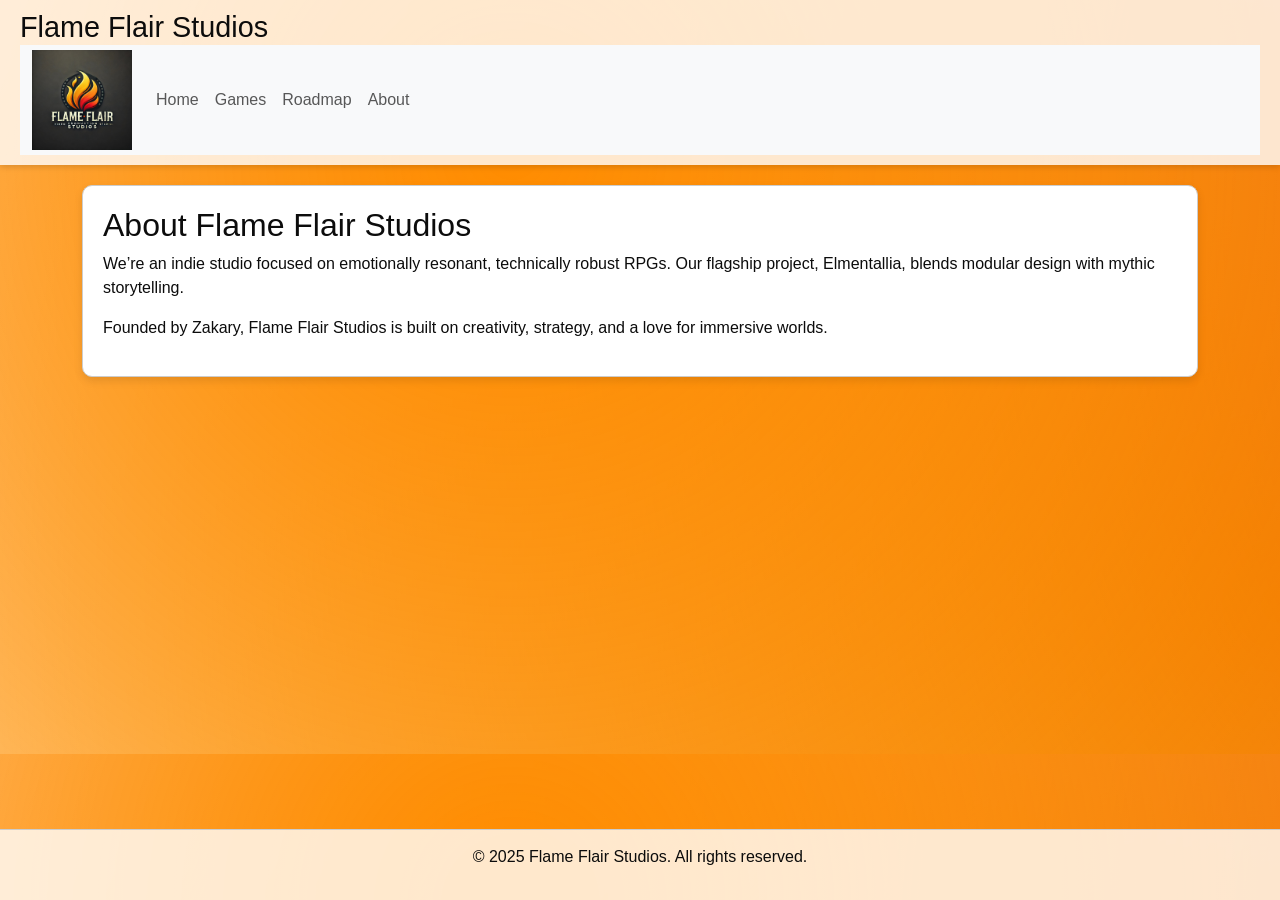
==== about.html @ 498937bd "changes missed" ====
<!DOCTYPE html>
<html lang="en">
<head>
  <meta charset="UTF-8">
  <meta name="viewport" content="width=device-width, initial-scale=1.0">
  <title>Flame Flair Studios - About</title>
  <link href="https://cdn.jsdelivr.net/npm/bootstrap@5.1.3/dist/css/bootstrap.min.css" rel="stylesheet">
  <link rel="stylesheet" href="styles.css">
    <meta name="description" content="Flame Flair Studios creates emotionally resonant RPGs like Elmentallia, blending modular design with mythic storytelling.">
    <meta name="author" content="Zakary">
</head>
<body>
  <header>
    <h1>Flame Flair Studios</h1>
    <nav class="navbar navbar-expand-lg navbar-light bg-light">
      <div class="container-fluid">
        <a class="navbar-brand" href="index.html">
          <div class="logo-box">
            <img src="images/logo.png" alt="Flame-Flair Video Production Studios logo">          </div>
        </a>
        <button class="navbar-toggler" type="button" data-bs-toggle="collapse" 
                data-bs-target="#navbarNav" aria-controls="navbarNav" 
                aria-expanded="false" aria-label="Toggle navigation">
          <span class="navbar-toggler-icon"></span>
        </button>
        <div class="collapse navbar-collapse" id="navbarNav">
          <ul class="navbar-nav">
                        <li class="nav-item"><a class="nav-link" href="index.html">Home</a></li>
                        <li class="nav-item"><a class="nav-link" href="games.html">Games</a></li>
                        <li class="nav-item"><a class="nav-link" href="roadmap.html">Roadmap</a></li>
                        <li class="nav-item"><a class="nav-link" href="about.html">About</a></li>
                        <!--<li class="nav-item"><a class="nav-link" href="contact.html">Contact</a></li>//-->
          </ul>
        </div>
      </div>
    </nav>
  </header>
 
  <main class="container">
    <div class="content-box">
      <h2>About Flame Flair Studios</h2>
      <p>We’re an indie studio focused on emotionally resonant, technically robust RPGs. Our flagship project, Elmentallia, blends modular design with mythic storytelling.</p>
      <p>Founded by Zakary, Flame Flair Studios is built on creativity, strategy, and a love for immersive worlds.</p>
    </div>
  </main>

  <footer>
    <p>&copy; 2025 Flame Flair Studios. All rights reserved.</p>
  </footer>

  <script src="https://cdn.jsdelivr.net/npm/bootstrap@5.1.3/dist/js/bootstrap.bundle.min.js"></script>
</body>
</html>
---- styles.css ----
/* === Color Variables === */
:root {
  --brand-orange: #ff8c00;   /* vivid dark orange */
  --brand-red:    #d6310c;   /* strong crimson red */
  --brand-gold:   #ffd700;   /* classic gold */
  --text-dark:    #0c0c0c;   /* near-black text */
  --border-gray:  #ccc;      /* light gray borders */
  --bg-white:     #fff;      /* pure white */
}

/* === Aurora Background === */
@keyframes aurora {
  0%   { background-position: 0% 50%; }
  50%  { background-position: 100% 50%; }
  100% { background-position: 0% 50%; }
}

body {
  background: radial-gradient(circle at 20% 20%, var(--brand-orange), transparent),
              radial-gradient(circle at 80% 30%, var(--brand-red), transparent),
              radial-gradient(circle at 50% 80%, var(--brand-gold), transparent);
  background-size: 200% 200%;
  animation: aurora 20s ease infinite;
  margin: 0;
  font-family: Arial, sans-serif;
  color: var(--text-dark);
}

/* === Header === */
header {
  background-color: rgba(255, 255, 255, 0.8); /* semi-transparent overlay */
  padding: 10px 20px;
  box-shadow: 0 2px 6px rgba(0,0,0,0.15);
}

header h1 {
  margin: 0;
  font-size: 1.8rem;
  color: var(--text-dark);
}

/* === Navbar === */
.navbar {
  padding: 0;
}

.navbar-brand {
  display: flex;
  align-items: center;
  font-weight: bold;
  font-size: 1.2rem;
  color: var(--text-dark);
}

.navbar-brand img {
  margin-right: 8px;
}

/* === Logo Box === */
.logo-box {
  max-height: 100px;
  max-width: 100px;
  overflow: hidden;
}

.logo-box img {
  max-height: 100%;
  max-width: 100%;
}

/* === Content Box === */
.content-box {
  background-color: var(--bg-white);
  border: 1px solid var(--border-gray);
  padding: 20px;
  border-radius: 10px;
  margin-top: 20px;
  box-shadow: 0 4px 8px rgba(0,0,0,0.1);
}

/* === Footer === */
footer {
  position: fixed;
  bottom: 0;
  left: 0;
  width: 100%;
  text-align: center;
  padding: 15px;
  background-color: rgba(255,255,255,0.8);
  border-top: 1px solid var(--border-gray);
  color: var(--text-dark);
}
/* === Game Cards === */
.card.content-box {
  transition: transform 0.2s ease, box-shadow 0.2s ease;
  background-color: rgba(255, 255, 255, 0.9); /* slightly translucent to let aurora glow peek through */
  border: 1px solid var(--border-gray);
  border-radius: 12px;
}

/* Hover effect */
.card.content-box:hover {
  transform: translateY(-5px); /* subtle lift */
  box-shadow: 0 8px 16px rgba(0,0,0,0.2); /* deeper shadow */
}

/* Card images */
.card-img-top {
  border-top-left-radius: 12px;
  border-top-right-radius: 12px;
  object-fit: cover;
  max-height: 250px;   /* keeps images consistent */
  width: 100%;         /* responsive scaling */
  height: auto;        /* maintain aspect ratio */
}

/* Card titles */
.card-title {
  font-weight: bold;
  color: var(--text-dark);
}

/* Card buttons */
.card .btn-primary {
  background-color: var(--brand-orange);
  border: none;
  transition: background-color 0.2s ease;
}

.card .btn-primary:hover {
  background-color: var(--brand-red);
}

/* === Contact Form Styling === */
#contactForm {
  display: flex;
  flex-direction: column; /* stack inputs vertically */
  gap: 15px;              /* consistent spacing between fields */
}

#contactForm label {
  font-weight: bold;
  margin-bottom: 5px;
  color: var(--text-dark);
}

#contactForm input,
#contactForm textarea {
  width: 100%;
  padding: 10px;
  border: 1px solid var(--border-gray);
  border-radius: 6px;
  font-size: 1rem;
}

#contactForm textarea {
  resize: vertical; /* allow resizing only up/down */
  min-height: 120px; /* ensures message box is tall enough */
}

#contactForm button {
  align-self: flex-start; /* keeps button aligned left */
  background-color: var(--brand-orange);
  color: var(--bg-white);
  border: none;
  padding: 10px 20px;
  border-radius: 6px;
  cursor: pointer;
  transition: background-color 0.2s ease;
}

#contactForm button:hover {
  background-color: var(--brand-red);
}
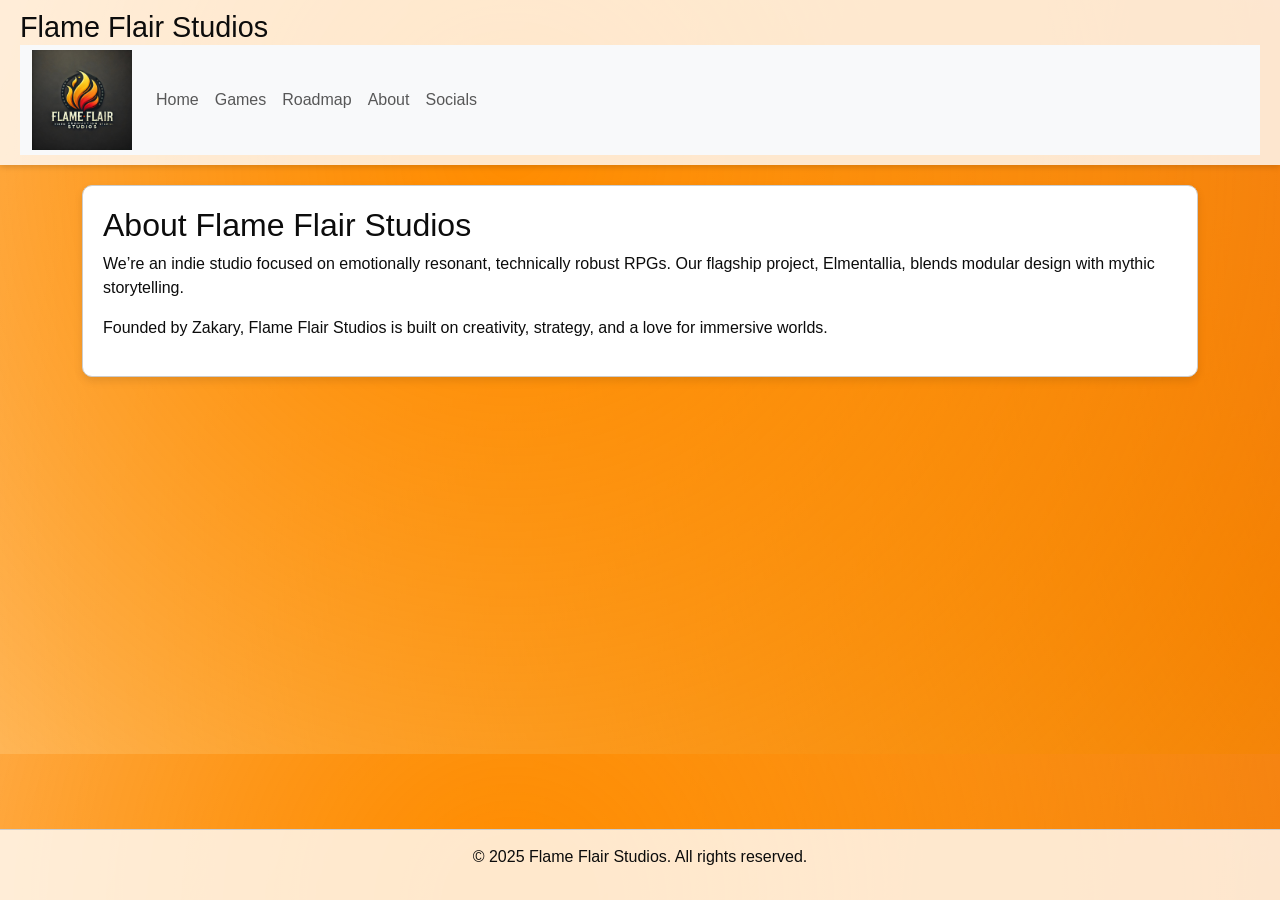
==== commit 3f49e412: "small aditions and changes made" ====
--- a/about.html
+++ b/about.html
@@ -29,7 +29,8 @@
                         <li class="nav-item"><a class="nav-link" href="games.html">Games</a></li>
                         <li class="nav-item"><a class="nav-link" href="roadmap.html">Roadmap</a></li>
                         <li class="nav-item"><a class="nav-link" href="about.html">About</a></li>
-                        <!--<li class="nav-item"><a class="nav-link" href="contact.html">Contact</a></li>//-->
+                        <li class="nav-item"><a class="nav-link" href="socials.html">Socials</a></li>
+                        <!--<li class="nav-item"><a class="nav-link" href="contact.html">Contact</a></li>//--> 
           </ul>
         </div>
       </div>
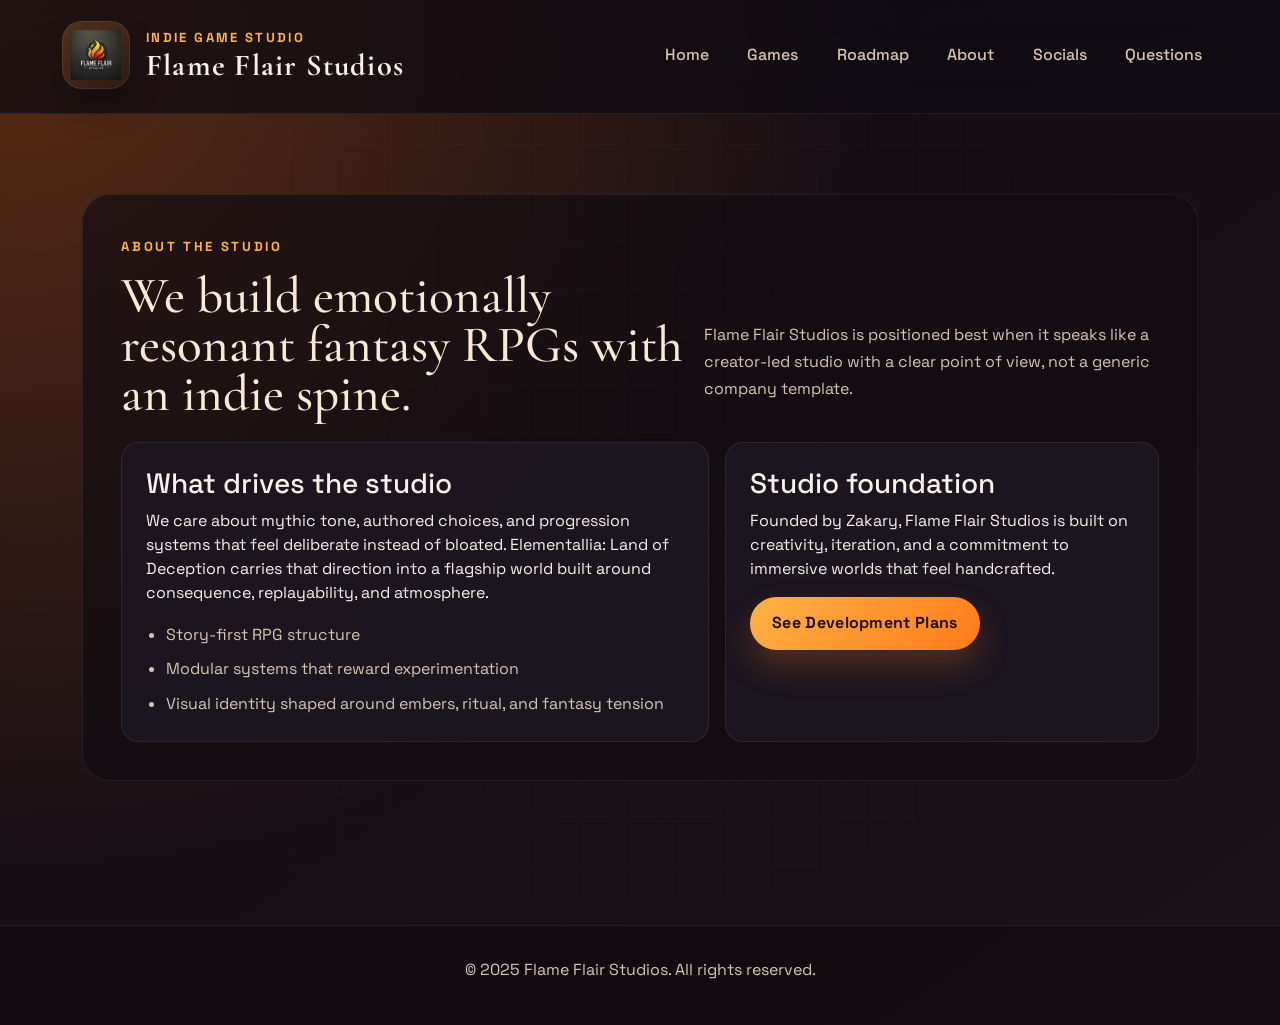
==== commit 8035c8c8: "changes made" ====
--- a/about.html
+++ b/about.html
@@ -6,42 +6,68 @@
   <title>Flame Flair Studios - About</title>
   <link href="https://cdn.jsdelivr.net/npm/bootstrap@5.1.3/dist/css/bootstrap.min.css" rel="stylesheet">
   <link rel="stylesheet" href="styles.css">
-    <meta name="description" content="Flame Flair Studios creates emotionally resonant RPGs like Elmentallia, blending modular design with mythic storytelling.">
+    <meta name="description" content="Flame Flair Studios creates emotionally resonant RPGs like Elementallia: Land of Deception, blending modular design with mythic storytelling.">
     <meta name="author" content="Zakary">
 </head>
 <body>
-  <header>
-    <h1>Flame Flair Studios</h1>
-    <nav class="navbar navbar-expand-lg navbar-light bg-light">
+  <header class="site-header">
+    <nav class="navbar navbar-expand-lg navbar-light">
       <div class="container-fluid">
         <a class="navbar-brand" href="index.html">
           <div class="logo-box">
-            <img src="images/logo.png" alt="Flame-Flair Video Production Studios logo">          </div>
+            <img src="images/logo.png" alt="Flame-Flair Video Production Studios logo">
+          </div>
+          <div class="brand-lockup">
+            <span class="brand-kicker">Indie Game Studio</span>
+            <span class="brand-name">Flame Flair Studios</span>
+          </div>
         </a>
-        <button class="navbar-toggler" type="button" data-bs-toggle="collapse" 
-                data-bs-target="#navbarNav" aria-controls="navbarNav" 
+        <button class="navbar-toggler" type="button" data-bs-toggle="collapse"
+                data-bs-target="#navbarNav" aria-controls="navbarNav"
                 aria-expanded="false" aria-label="Toggle navigation">
           <span class="navbar-toggler-icon"></span>
         </button>
         <div class="collapse navbar-collapse" id="navbarNav">
           <ul class="navbar-nav">
-                        <li class="nav-item"><a class="nav-link" href="index.html">Home</a></li>
-                        <li class="nav-item"><a class="nav-link" href="games.html">Games</a></li>
-                        <li class="nav-item"><a class="nav-link" href="roadmap.html">Roadmap</a></li>
-                        <li class="nav-item"><a class="nav-link" href="about.html">About</a></li>
-                        <li class="nav-item"><a class="nav-link" href="socials.html">Socials</a></li>
-                        <!--<li class="nav-item"><a class="nav-link" href="contact.html">Contact</a></li>//--> 
+            <li class="nav-item"><a class="nav-link" href="index.html">Home</a></li>
+            <li class="nav-item"><a class="nav-link" href="games.html">Games</a></li>
+            <li class="nav-item"><a class="nav-link" href="roadmap.html">Roadmap</a></li>
+            <li class="nav-item"><a class="nav-link" href="about.html">About</a></li>
+            <li class="nav-item"><a class="nav-link" href="socials.html">Socials</a></li>
+            <li class="nav-item"><a class="nav-link" href="contact.html">Questions</a></li>
           </ul>
         </div>
       </div>
     </nav>
   </header>
- 
-  <main class="container">
-    <div class="content-box">
-      <h2>About Flame Flair Studios</h2>
-      <p>We’re an indie studio focused on emotionally resonant, technically robust RPGs. Our flagship project, Elmentallia, blends modular design with mythic storytelling.</p>
-      <p>Founded by Zakary, Flame Flair Studios is built on creativity, strategy, and a love for immersive worlds.</p>
+
+  <main class="site-main">
+    <div class="container page-stack">
+      <section class="section-shell">
+        <div class="section-heading">
+          <div>
+            <span class="eyebrow">About The Studio</span>
+            <h2>We build emotionally resonant fantasy RPGs with an indie spine.</h2>
+          </div>
+          <p>Flame Flair Studios is positioned best when it speaks like a creator-led studio with a clear point of view, not a generic company template.</p>
+        </div>
+        <div class="page-grid">
+          <article class="feature-panel">
+            <h3>What drives the studio</h3>
+            <p>We care about mythic tone, authored choices, and progression systems that feel deliberate instead of bloated. Elementallia: Land of Deception carries that direction into a flagship world built around consequence, replayability, and atmosphere.</p>
+            <ul class="info-list">
+              <li>Story-first RPG structure</li>
+              <li>Modular systems that reward experimentation</li>
+              <li>Visual identity shaped around embers, ritual, and fantasy tension</li>
+            </ul>
+          </article>
+          <article class="feature-panel">
+            <h3>Studio foundation</h3>
+            <p>Founded by Zakary, Flame Flair Studios is built on creativity, iteration, and a commitment to immersive worlds that feel handcrafted.</p>
+            <a href="roadmap.html" class="btn btn-primary">See Development Plans</a>
+          </article>
+        </div>
+      </section>
     </div>
   </main>
 
--- a/styles.css
+++ b/styles.css
@@ -1,174 +1,728 @@
-/* === Color Variables === */
+@import url("https://fonts.googleapis.com/css2?family=Cormorant+Garamond:wght@500;600;700&family=Space+Grotesk:wght@400;500;700&display=swap");
+
 :root {
-  --brand-orange: #ff8c00;   /* vivid dark orange */
-  --brand-red:    #d6310c;   /* strong crimson red */
-  --brand-gold:   #ffd700;   /* classic gold */
-  --text-dark:    #0c0c0c;   /* near-black text */
-  --border-gray:  #ccc;      /* light gray borders */
-  --bg-white:     #fff;      /* pure white */
-}
-
-/* === Aurora Background === */
+  --bg-deep: #130d12;
+  --bg-panel: rgba(23, 18, 26, 0.82);
+  --bg-panel-strong: rgba(30, 23, 35, 0.92);
+  --brand-ember: #ff7a18;
+  --brand-flame: #ffb347;
+  --brand-crimson: #d94841;
+  --brand-mist: #f8ead7;
+  --text-main: #f8f2eb;
+  --text-muted: #d7c4b4;
+  --line-soft: rgba(255, 196, 133, 0.18);
+  --shadow-deep: 0 30px 80px rgba(0, 0, 0, 0.45);
+  --radius-lg: 28px;
+  --radius-md: 18px;
+  --container: 1180px;
+}
+
 @keyframes aurora {
-  0%   { background-position: 0% 50%; }
-  50%  { background-position: 100% 50%; }
+  0% { background-position: 0% 50%; }
+  50% { background-position: 100% 50%; }
   100% { background-position: 0% 50%; }
 }
 
+@keyframes rise-in {
+  from {
+    opacity: 0;
+    transform: translateY(24px);
+  }
+
+  to {
+    opacity: 1;
+    transform: translateY(0);
+  }
+}
+
+* {
+  box-sizing: border-box;
+}
+
+html {
+  scroll-behavior: smooth;
+}
+
 body {
-  background: radial-gradient(circle at 20% 20%, var(--brand-orange), transparent),
-              radial-gradient(circle at 80% 30%, var(--brand-red), transparent),
-              radial-gradient(circle at 50% 80%, var(--brand-gold), transparent);
-  background-size: 200% 200%;
-  animation: aurora 20s ease infinite;
+  min-height: 100vh;
   margin: 0;
-  font-family: Arial, sans-serif;
-  color: var(--text-dark);
-}
-
-/* === Header === */
-header {
-  background-color: rgba(255, 255, 255, 0.8); /* semi-transparent overlay */
-  padding: 10px 20px;
-  box-shadow: 0 2px 6px rgba(0,0,0,0.15);
-}
-
+  font-family: "Space Grotesk", sans-serif;
+  color: var(--text-main);
+  background:
+    radial-gradient(circle at top left, rgba(255, 122, 24, 0.3), transparent 30%),
+    radial-gradient(circle at 85% 15%, rgba(217, 72, 65, 0.26), transparent 22%),
+    radial-gradient(circle at 50% 100%, rgba(255, 179, 71, 0.18), transparent 28%),
+    linear-gradient(145deg, #120b12 0%, #1a1018 45%, #24151a 100%);
+  background-size: 180% 180%;
+  animation: aurora 22s ease infinite;
+}
+
+body::before {
+  content: "";
+  position: fixed;
+  inset: 0;
+  pointer-events: none;
+  background-image: linear-gradient(rgba(255, 255, 255, 0.03) 1px, transparent 1px), linear-gradient(90deg, rgba(255, 255, 255, 0.03) 1px, transparent 1px);
+  background-size: 48px 48px;
+  mask-image: radial-gradient(circle at center, black, transparent 85%);
+}
+
+a {
+  color: inherit;
+}
+
+.container,
+.container-fluid {
+  width: min(var(--container), calc(100% - 2rem));
+}
+
+.site-header {
+  position: sticky;
+  top: 0;
+  z-index: 30;
+  backdrop-filter: blur(18px);
+  background: rgba(15, 11, 18, 0.72);
+  border-bottom: 1px solid rgba(255, 255, 255, 0.08);
+}
+
+.site-header h1,
 header h1 {
   margin: 0;
+  font-family: "Cormorant Garamond", serif;
+  font-size: clamp(2rem, 3vw, 3rem);
+  font-weight: 700;
+  letter-spacing: 0.06em;
+  text-transform: uppercase;
+  color: var(--brand-mist);
+}
+
+.navbar {
+  padding: 1rem 0 1.2rem;
+  background: transparent !important;
+}
+
+.navbar-brand {
+  display: inline-flex;
+  align-items: center;
+  gap: 1rem;
+  font-weight: 700;
+  color: var(--text-main) !important;
+}
+
+.brand-lockup {
+  display: flex;
+  flex-direction: column;
+  gap: 0.2rem;
+}
+
+.brand-kicker {
+  color: var(--brand-flame);
+  font-size: 0.82rem;
+  letter-spacing: 0.18em;
+  text-transform: uppercase;
+}
+
+.brand-name {
+  font-family: "Cormorant Garamond", serif;
+  font-size: 1.9rem;
+  line-height: 1;
+  letter-spacing: 0.04em;
+}
+
+.logo-box {
+  width: 68px;
+  height: 68px;
+  flex: 0 0 auto;
+  overflow: hidden;
+  border-radius: 20px;
+  padding: 0.55rem;
+  background: linear-gradient(145deg, rgba(255, 179, 71, 0.2), rgba(255, 122, 24, 0.08));
+  box-shadow: inset 0 0 0 1px rgba(255, 255, 255, 0.08), 0 18px 30px rgba(0, 0, 0, 0.3);
+}
+
+.logo-box img {
+  width: 100%;
+  height: 100%;
+  object-fit: contain;
+}
+
+.navbar-nav {
+  gap: 0.4rem;
+  margin-left: auto;
+}
+
+.nav-link {
+  padding: 0.7rem 1rem !important;
+  border-radius: 999px;
+  color: var(--text-muted) !important;
+  font-weight: 500;
+  transition: background-color 0.25s ease, color 0.25s ease, transform 0.25s ease;
+}
+
+.nav-link:hover,
+.nav-link:focus {
+  color: var(--text-main) !important;
+  background: rgba(255, 255, 255, 0.06);
+  transform: translateY(-1px);
+}
+
+.navbar-toggler {
+  border-color: rgba(255, 255, 255, 0.2);
+}
+
+.navbar-light .navbar-toggler-icon {
+  filter: invert(1);
+}
+
+.site-main {
+  padding: 3rem 0 5rem;
+}
+
+.page-stack {
+  display: grid;
+  gap: 2rem;
+}
+
+.page-grid {
+  display: grid;
+  grid-template-columns: minmax(0, 1.15fr) minmax(280px, 0.85fr);
+  gap: 1rem;
+}
+
+.info-list {
+  padding-left: 1.2rem;
+  margin: 1rem 0 0;
+}
+
+.info-list li + li {
+  margin-top: 0.45rem;
+}
+
+.link-card {
+  display: block;
+  text-decoration: none;
+}
+
+.link-card:hover {
+  color: inherit;
+}
+
+.hero {
+  position: relative;
+  overflow: hidden;
+  padding: clamp(2rem, 4vw, 4rem);
+  border: 1px solid var(--line-soft);
+  border-radius: var(--radius-lg);
+  background:
+    linear-gradient(135deg, rgba(255, 255, 255, 0.07), rgba(255, 255, 255, 0.02)),
+    rgba(17, 12, 18, 0.84);
+  box-shadow: var(--shadow-deep);
+  animation: rise-in 0.8s ease both;
+}
+
+.hero::after {
+  content: "";
+  position: absolute;
+  inset: auto -8% -35% auto;
+  width: 360px;
+  height: 360px;
+  border-radius: 50%;
+  background: radial-gradient(circle, rgba(255, 122, 24, 0.28), transparent 65%);
+}
+
+.hero-grid {
+  display: grid;
+  grid-template-columns: minmax(0, 1.4fr) minmax(280px, 0.9fr);
+  gap: 2rem;
+  align-items: center;
+}
+
+.eyebrow {
+  display: inline-block;
+  margin-bottom: 1rem;
+  color: var(--brand-flame);
+  font-size: 0.82rem;
+  font-weight: 700;
+  letter-spacing: 0.2em;
+  text-transform: uppercase;
+}
+
+.hero h2,
+.section-heading h2,
+.content-box h2,
+.card-title,
+.question-panel h2 {
+  margin: 0;
+  font-family: "Cormorant Garamond", serif;
+  font-size: clamp(2.5rem, 5vw, 4.9rem);
+  line-height: 0.95;
+  color: var(--brand-mist);
+}
+
+.hero p,
+.content-box p,
+.section-heading p,
+.card-text,
+.question-panel p,
+footer p,
+label,
+li {
+  color: var(--text-muted);
+  font-size: 1rem;
+  line-height: 1.7;
+}
+
+.hero-copy {
+  max-width: 44rem;
+}
+
+.hero-actions,
+.section-actions {
+  display: flex;
+  flex-wrap: wrap;
+  gap: 1rem;
+  margin-top: 1.75rem;
+}
+
+.btn,
+button,
+#contactForm button,
+#questionForm button {
+  border: 0;
+  border-radius: 999px;
+  padding: 0.9rem 1.4rem;
+  font-weight: 700;
+  letter-spacing: 0.02em;
+  transition: transform 0.25s ease, box-shadow 0.25s ease, background-color 0.25s ease;
+}
+
+.btn:hover,
+button:hover,
+#contactForm button:hover,
+#questionForm button:hover {
+  transform: translateY(-2px);
+}
+
+.btn-primary,
+.card .btn-primary,
+#contactForm button,
+#questionForm button {
+  color: #1f1110;
+  background: linear-gradient(135deg, var(--brand-flame), var(--brand-ember));
+  box-shadow: 0 16px 32px rgba(255, 122, 24, 0.24);
+}
+
+.btn-primary:hover,
+.card .btn-primary:hover {
+  background: linear-gradient(135deg, #ffcb76, #ff8d39);
+}
+
+.btn-outline-light {
+  color: var(--text-main);
+  border: 1px solid rgba(255, 255, 255, 0.16);
+  background: rgba(255, 255, 255, 0.02);
+}
+
+.hero-aside {
+  position: relative;
+  padding: 1.4rem;
+  border-radius: 24px;
+  background: linear-gradient(180deg, rgba(255, 255, 255, 0.1), rgba(255, 255, 255, 0.03));
+  border: 1px solid rgba(255, 255, 255, 0.08);
+}
+
+.hero-aside img {
+  width: 100%;
+  border-radius: 18px;
+  min-height: 320px;
+  object-fit: cover;
+  box-shadow: 0 20px 40px rgba(0, 0, 0, 0.35);
+}
+
+.aside-badge {
+  position: absolute;
+  left: 1rem;
+  bottom: 1rem;
+  padding: 0.9rem 1rem;
+  border-radius: 18px;
+  background: rgba(17, 12, 18, 0.82);
+  border: 1px solid rgba(255, 255, 255, 0.08);
+}
+
+.aside-badge strong,
+.metric strong {
+  display: block;
+  color: var(--brand-mist);
+  font-size: 1.1rem;
+}
+
+.aside-badge span,
+.metric span {
+  color: var(--text-muted);
+  font-size: 0.9rem;
+}
+
+.metrics {
+  display: grid;
+  grid-template-columns: repeat(3, minmax(0, 1fr));
+  gap: 1rem;
+  margin-top: 1.5rem;
+}
+
+.metric,
+.studio-card,
+.gallery-card,
+.question-panel,
+.content-box,
+.card.content-box {
+  border: 1px solid var(--line-soft);
+  border-radius: var(--radius-md);
+  background: var(--bg-panel);
+  box-shadow: var(--shadow-deep);
+}
+
+.metric {
+  padding: 1.1rem 1.2rem;
+}
+
+.section-shell {
+  margin-top: 2rem;
+  padding: clamp(1.5rem, 3vw, 2.5rem);
+  border-radius: var(--radius-lg);
+  background: rgba(18, 13, 18, 0.68);
+  border: 1px solid rgba(255, 255, 255, 0.07);
+  animation: rise-in 0.8s ease both;
+}
+
+.section-heading {
+  display: flex;
+  justify-content: space-between;
+  align-items: end;
+  gap: 1rem;
+  margin-bottom: 1.5rem;
+}
+
+.section-heading h2,
+.content-box h2,
+.question-panel h2,
+.card-title {
+  font-size: clamp(2rem, 4vw, 3.2rem);
+}
+
+.studio-grid,
+.question-grid {
+  display: grid;
+  grid-template-columns: repeat(3, minmax(0, 1fr));
+  gap: 1rem;
+}
+
+.character-grid {
+  display: grid;
+  grid-template-columns: repeat(3, minmax(0, 1fr));
+  gap: 1rem;
+}
+
+.studio-card,
+.gallery-card,
+.question-panel,
+.content-box {
+  padding: 1.5rem;
+}
+
+.studio-card h3,
+.gallery-card h3,
+.question-panel h3,
+.content-box h3 {
+  margin-bottom: 0.75rem;
+  font-family: "Cormorant Garamond", serif;
   font-size: 1.8rem;
-  color: var(--text-dark);
-}
-
-/* === Navbar === */
-.navbar {
+  color: var(--brand-mist);
+}
+
+.studio-card p:last-child,
+.gallery-card p:last-child,
+.content-box p:last-child {
+  margin-bottom: 0;
+}
+
+.gallery-grid {
+  display: grid;
+  grid-template-columns: repeat(3, minmax(0, 1fr));
+  gap: 1rem;
+}
+
+.gallery-card {
+  overflow: hidden;
   padding: 0;
 }
 
-.navbar-brand {
+.gallery-card img,
+.card-img-top {
+  width: 100%;
+  height: 240px;
+  object-fit: cover;
+  display: block;
+}
+
+.gallery-copy {
+  padding: 1.25rem;
+}
+
+.feature-band {
+  display: grid;
+  grid-template-columns: minmax(0, 1.1fr) minmax(260px, 0.9fr);
+  gap: 1rem;
+}
+
+.feature-panel {
+  padding: 1.5rem;
+  border-radius: var(--radius-md);
+  background: var(--bg-panel-strong);
+  border: 1px solid rgba(255, 255, 255, 0.08);
+}
+
+.character-card {
+  display: grid;
+  gap: 1rem;
+  padding: 1.2rem;
+  border-radius: var(--radius-md);
+  background:
+    linear-gradient(180deg, rgba(255, 255, 255, 0.07), rgba(255, 255, 255, 0.02)),
+    var(--bg-panel-strong);
+  border: 1px solid rgba(255, 255, 255, 0.08);
+  box-shadow: var(--shadow-deep);
+}
+
+.character-card img {
+  width: 100%;
+  height: 220px;
+  object-fit: cover;
+  border-radius: 16px;
+  display: block;
+}
+
+.character-header {
+  display: grid;
+  gap: 0.25rem;
+}
+
+.character-header h3 {
+  margin: 0;
+}
+
+.character-role {
+  margin: 0.15rem 0 0;
+  color: var(--brand-flame);
+  font-size: 0.92rem;
+  letter-spacing: 0.08em;
+  text-transform: uppercase;
+}
+
+.character-facts {
+  display: grid;
+  gap: 0.45rem;
+}
+
+.character-facts p {
+  margin: 0;
+  padding: 0.55rem 0.75rem;
+  border-radius: 12px;
+  color: var(--text-main);
+  font-size: 0.9rem;
+  background: rgba(255, 255, 255, 0.05);
+  border: 1px solid rgba(255, 255, 255, 0.08);
+}
+
+.feature-list {
+  padding-left: 1.2rem;
+  margin: 1rem 0 0;
+}
+
+.feature-list li + li {
+  margin-top: 0.45rem;
+}
+
+.question-panel {
+  height: 100%;
+}
+
+.questions-inbox {
+  display: grid;
+  gap: 1rem;
+}
+
+.question-entry {
+  padding: 1.15rem 1.2rem;
+  border-radius: 16px;
+  background: rgba(255, 255, 255, 0.04);
+  border: 1px solid rgba(255, 255, 255, 0.08);
+}
+
+.question-entry-header {
   display: flex;
-  align-items: center;
-  font-weight: bold;
-  font-size: 1.2rem;
-  color: var(--text-dark);
-}
-
-.navbar-brand img {
-  margin-right: 8px;
-}
-
-/* === Logo Box === */
-.logo-box {
-  max-height: 100px;
-  max-width: 100px;
+  justify-content: space-between;
+  align-items: start;
+  gap: 1rem;
+  margin-bottom: 0.65rem;
+}
+
+.question-entry h3 {
+  margin: 0;
+  font-size: 1.15rem;
+}
+
+.question-meta {
+  margin: 0;
+  color: var(--text-muted);
+  font-size: 0.92rem;
+}
+
+.question-empty {
+  padding: 1rem 1.1rem;
+  border-radius: 16px;
+  color: var(--text-muted);
+  background: rgba(255, 255, 255, 0.035);
+  border: 1px dashed rgba(255, 255, 255, 0.14);
+}
+
+.inline-actions {
+  display: flex;
+  flex-wrap: wrap;
+  gap: 0.75rem;
+  margin-top: 1rem;
+}
+
+.btn-secondary {
+  color: var(--text-main);
+  background: rgba(255, 255, 255, 0.08);
+  border: 1px solid rgba(255, 255, 255, 0.12);
+}
+
+.question-panel small {
+  display: block;
+  margin-top: 0.7rem;
+  color: var(--text-muted);
+}
+
+#contactForm,
+#questionForm {
+  display: grid;
+  gap: 1rem;
+}
+
+.form-field {
+  display: grid;
+  gap: 0.4rem;
+}
+
+#contactForm input,
+#contactForm textarea,
+#questionForm input,
+#questionForm textarea,
+.form-control {
+  width: 100%;
+  border: 1px solid rgba(255, 255, 255, 0.12);
+  border-radius: 16px;
+  padding: 0.95rem 1rem;
+  color: var(--text-main);
+  background: rgba(255, 255, 255, 0.04);
+}
+
+#contactForm input::placeholder,
+#contactForm textarea::placeholder,
+#questionForm input::placeholder,
+#questionForm textarea::placeholder {
+  color: rgba(248, 242, 235, 0.55);
+}
+
+#contactForm textarea,
+#questionForm textarea {
+  min-height: 140px;
+  resize: vertical;
+}
+
+.success-message {
+  margin-top: 1rem;
+  padding: 0.9rem 1rem;
+  border-radius: 14px;
+  color: #ffeacf;
+  background: rgba(82, 174, 120, 0.18);
+  border: 1px solid rgba(118, 210, 157, 0.35);
+}
+
+.content-box {
+  margin-top: 2rem;
+}
+
+.card.content-box {
   overflow: hidden;
-}
-
-.logo-box img {
-  max-height: 100%;
-  max-width: 100%;
-}
-
-/* === Content Box === */
-.content-box {
-  background-color: var(--bg-white);
-  border: 1px solid var(--border-gray);
-  padding: 20px;
-  border-radius: 10px;
-  margin-top: 20px;
-  box-shadow: 0 4px 8px rgba(0,0,0,0.1);
-}
-
-/* === Footer === */
+  transition: transform 0.25s ease, box-shadow 0.25s ease;
+}
+
+.card.content-box:hover {
+  transform: translateY(-6px);
+}
+
 footer {
-  position: fixed;
-  bottom: 0;
-  left: 0;
-  width: 100%;
+  margin-top: 4rem;
+  padding: 1.6rem 0 2.4rem;
   text-align: center;
-  padding: 15px;
-  background-color: rgba(255,255,255,0.8);
-  border-top: 1px solid var(--border-gray);
-  color: var(--text-dark);
-}
-/* === Game Cards === */
-.card.content-box {
-  transition: transform 0.2s ease, box-shadow 0.2s ease;
-  background-color: rgba(255, 255, 255, 0.9); /* slightly translucent to let aurora glow peek through */
-  border: 1px solid var(--border-gray);
-  border-radius: 12px;
-}
-
-/* Hover effect */
-.card.content-box:hover {
-  transform: translateY(-5px); /* subtle lift */
-  box-shadow: 0 8px 16px rgba(0,0,0,0.2); /* deeper shadow */
-}
-
-/* Card images */
-.card-img-top {
-  border-top-left-radius: 12px;
-  border-top-right-radius: 12px;
-  object-fit: cover;
-  max-height: 250px;   /* keeps images consistent */
-  width: 100%;         /* responsive scaling */
-  height: auto;        /* maintain aspect ratio */
-}
-
-/* Card titles */
-.card-title {
-  font-weight: bold;
-  color: var(--text-dark);
-}
-
-/* Card buttons */
-.card .btn-primary {
-  background-color: var(--brand-orange);
-  border: none;
-  transition: background-color 0.2s ease;
-}
-
-.card .btn-primary:hover {
-  background-color: var(--brand-red);
-}
-
-/* === Contact Form Styling === */
-#contactForm {
-  display: flex;
-  flex-direction: column; /* stack inputs vertically */
-  gap: 15px;              /* consistent spacing between fields */
-}
-
-#contactForm label {
-  font-weight: bold;
-  margin-bottom: 5px;
-  color: var(--text-dark);
-}
-
-#contactForm input,
-#contactForm textarea {
-  width: 100%;
-  padding: 10px;
-  border: 1px solid var(--border-gray);
-  border-radius: 6px;
-  font-size: 1rem;
-}
-
-#contactForm textarea {
-  resize: vertical; /* allow resizing only up/down */
-  min-height: 120px; /* ensures message box is tall enough */
-}
-
-#contactForm button {
-  align-self: flex-start; /* keeps button aligned left */
-  background-color: var(--brand-orange);
-  color: var(--bg-white);
-  border: none;
-  padding: 10px 20px;
-  border-radius: 6px;
-  cursor: pointer;
-  transition: background-color 0.2s ease;
-}
-
-#contactForm button:hover {
-  background-color: var(--brand-red);
+  border-top: 1px solid rgba(255, 255, 255, 0.08);
+  background: rgba(9, 7, 11, 0.45);
+}
+
+footer p {
+  margin: 0.25rem 0;
+}
+
+@media (max-width: 991px) {
+  .hero-grid,
+  .page-grid,
+  .feature-band,
+  .question-grid,
+  .character-grid,
+  .studio-grid,
+  .gallery-grid {
+    grid-template-columns: 1fr;
+  }
+
+  .metrics {
+    grid-template-columns: 1fr;
+  }
+
+  .section-heading {
+    align-items: start;
+    flex-direction: column;
+  }
+}
+
+@media (max-width: 767px) {
+  .site-main {
+    padding-top: 1.5rem;
+  }
+
+  .hero h2,
+  .section-heading h2,
+  .content-box h2,
+  .question-panel h2 {
+    line-height: 1;
+  }
+
+  .navbar-brand {
+    max-width: calc(100% - 5rem);
+  }
+
+  .brand-name {
+    font-size: 1.5rem;
+  }
+
+  .hero,
+  .section-shell,
+  .content-box,
+  .question-panel,
+  .studio-card,
+  .gallery-copy,
+  .feature-panel {
+    padding: 1.25rem;
+  }
 }
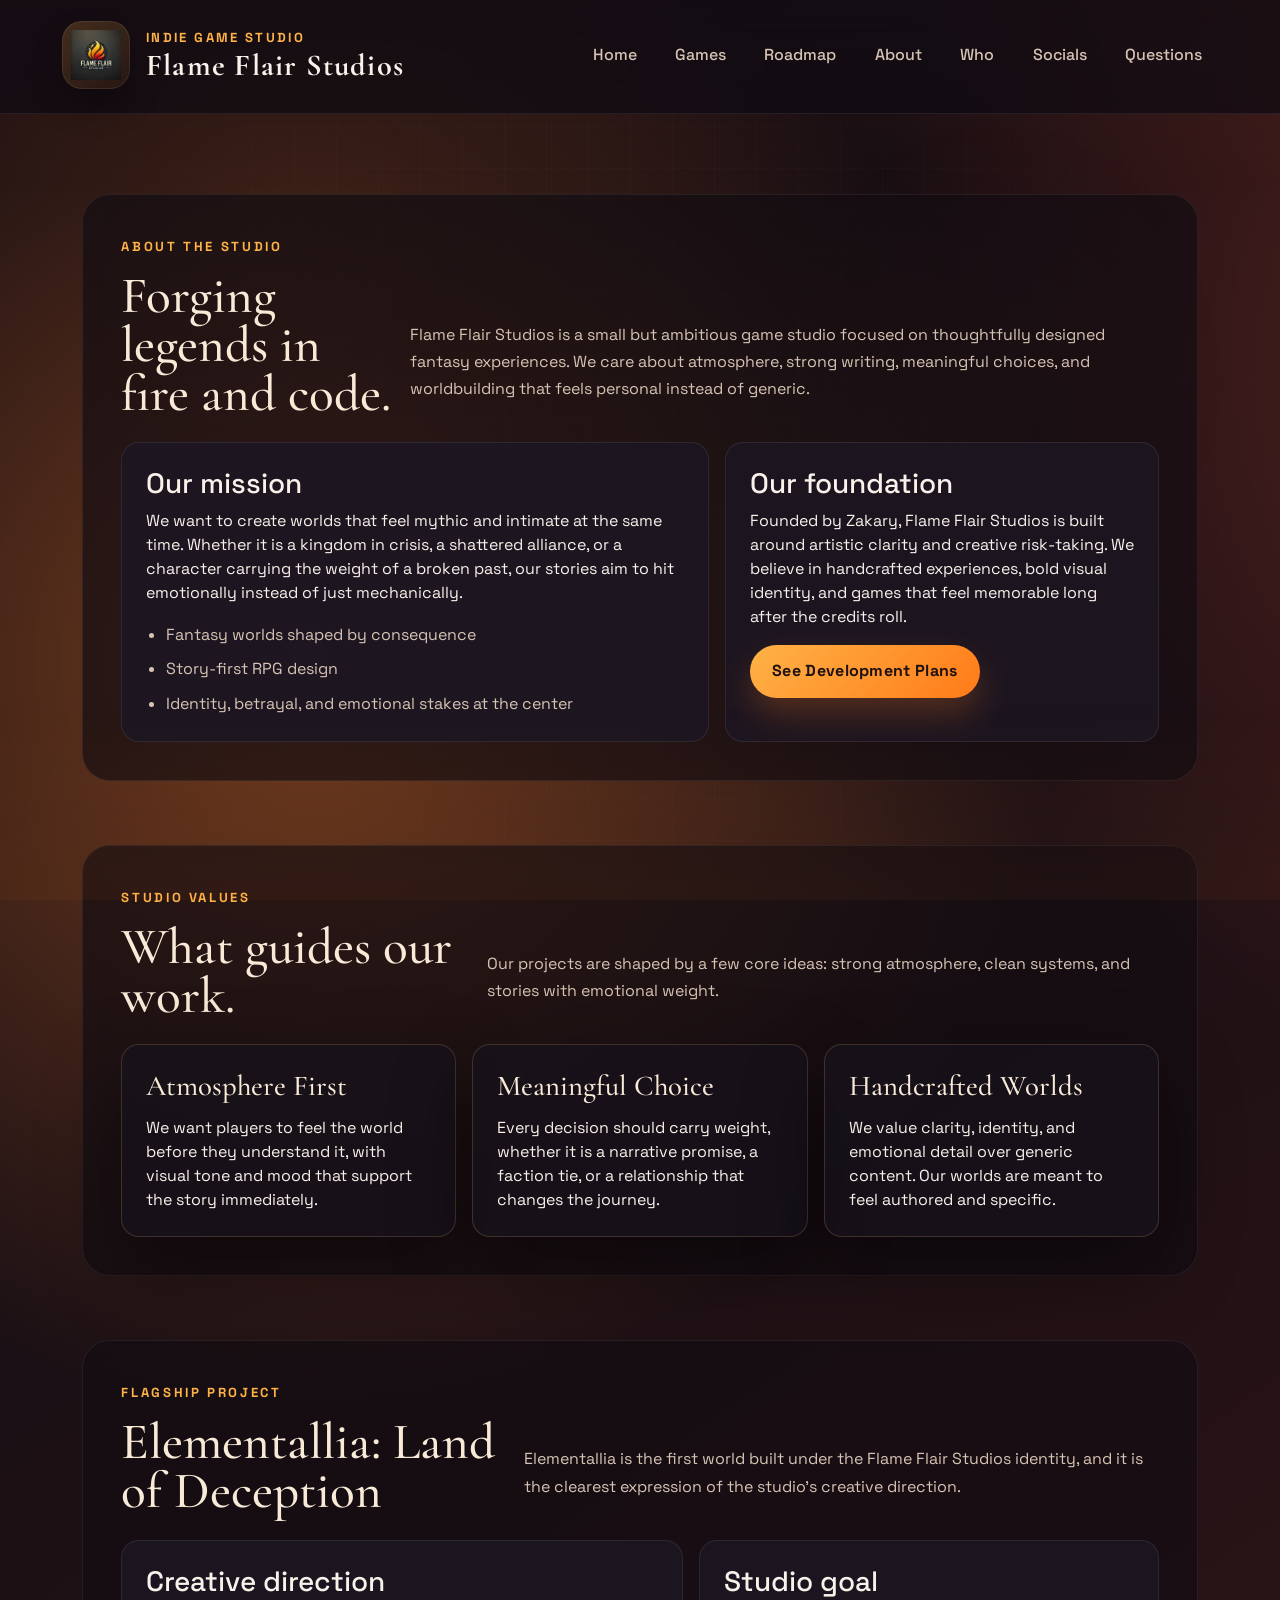
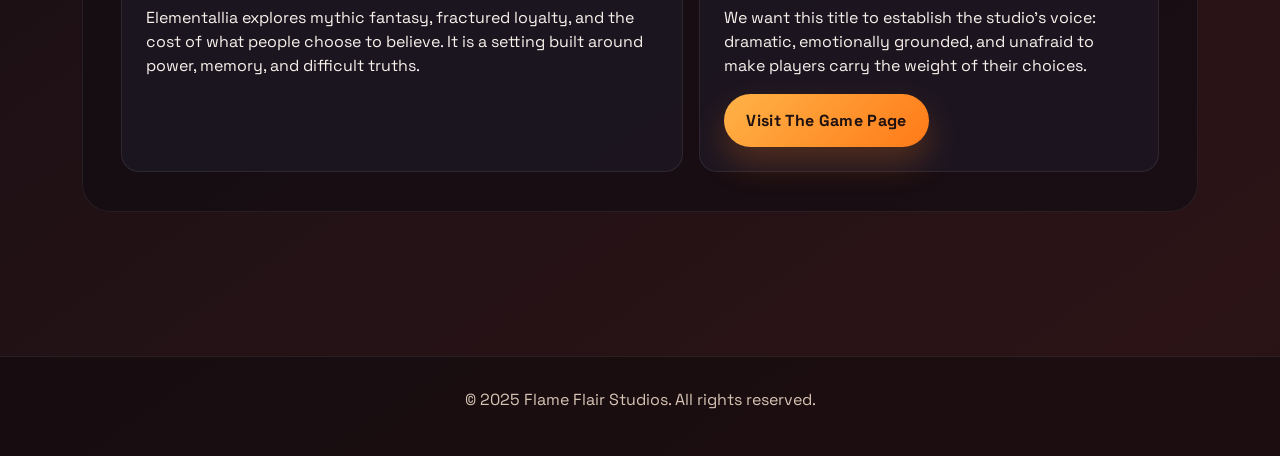
==== commit bf845da6: "small changes made" ====
--- a/about.html
+++ b/about.html
@@ -33,6 +33,7 @@
             <li class="nav-item"><a class="nav-link" href="games.html">Games</a></li>
             <li class="nav-item"><a class="nav-link" href="roadmap.html">Roadmap</a></li>
             <li class="nav-item"><a class="nav-link" href="about.html">About</a></li>
+            <li class="nav-item"><a class="nav-link" href="who.html">Who</a></li>
             <li class="nav-item"><a class="nav-link" href="socials.html">Socials</a></li>
             <li class="nav-item"><a class="nav-link" href="contact.html">Questions</a></li>
           </ul>
@@ -47,25 +48,70 @@
         <div class="section-heading">
           <div>
             <span class="eyebrow">About The Studio</span>
-            <h2>We build emotionally resonant fantasy RPGs with an indie spine.</h2>
+            <h2>Forging legends in fire and code.</h2>
           </div>
-          <p>Flame Flair Studios is positioned best when it speaks like a creator-led studio with a clear point of view, not a generic company template.</p>
+          <p>Flame Flair Studios is a small but ambitious game studio focused on thoughtfully designed fantasy experiences. We care about atmosphere, strong writing, meaningful choices, and worldbuilding that feels personal instead of generic.</p>
         </div>
         <div class="page-grid">
           <article class="feature-panel">
-            <h3>What drives the studio</h3>
-            <p>We care about mythic tone, authored choices, and progression systems that feel deliberate instead of bloated. Elementallia: Land of Deception carries that direction into a flagship world built around consequence, replayability, and atmosphere.</p>
+            <h3>Our mission</h3>
+            <p>We want to create worlds that feel mythic and intimate at the same time. Whether it is a kingdom in crisis, a shattered alliance, or a character carrying the weight of a broken past, our stories aim to hit emotionally instead of just mechanically.</p>
             <ul class="info-list">
-              <li>Story-first RPG structure</li>
-              <li>Modular systems that reward experimentation</li>
-              <li>Visual identity shaped around embers, ritual, and fantasy tension</li>
+              <li>Fantasy worlds shaped by consequence</li>
+              <li>Story-first RPG design</li>
+              <li>Identity, betrayal, and emotional stakes at the center</li>
             </ul>
           </article>
           <article class="feature-panel">
-            <h3>Studio foundation</h3>
-            <p>Founded by Zakary, Flame Flair Studios is built on creativity, iteration, and a commitment to immersive worlds that feel handcrafted.</p>
+            <h3>Our foundation</h3>
+            <p>Founded by Zakary, Flame Flair Studios is built around artistic clarity and creative risk-taking. We believe in handcrafted experiences, bold visual identity, and games that feel memorable long after the credits roll.</p>
             <a href="roadmap.html" class="btn btn-primary">See Development Plans</a>
           </article>
+        </div>
+      </section>
+
+      <section class="section-shell">
+        <div class="section-heading">
+          <div>
+            <span class="eyebrow">Studio Values</span>
+            <h2>What guides our work.</h2>
+          </div>
+          <p>Our projects are shaped by a few core ideas: strong atmosphere, clean systems, and stories with emotional weight.</p>
+        </div>
+        <div class="studio-grid">
+          <article class="studio-card">
+            <h3>Atmosphere First</h3>
+            <p>We want players to feel the world before they understand it, with visual tone and mood that support the story immediately.</p>
+          </article>
+          <article class="studio-card">
+            <h3>Meaningful Choice</h3>
+            <p>Every decision should carry weight, whether it is a narrative promise, a faction tie, or a relationship that changes the journey.</p>
+          </article>
+          <article class="studio-card">
+            <h3>Handcrafted Worlds</h3>
+            <p>We value clarity, identity, and emotional detail over generic content. Our worlds are meant to feel authored and specific.</p>
+          </article>
+        </div>
+      </section>
+
+      <section class="section-shell">
+        <div class="section-heading">
+          <div>
+            <span class="eyebrow">Flagship Project</span>
+            <h2>Elementallia: Land of Deception</h2>
+          </div>
+          <p>Elementallia is the first world built under the Flame Flair Studios identity, and it is the clearest expression of the studio’s creative direction.</p>
+        </div>
+        <div class="feature-band">
+          <div class="feature-panel">
+            <h3>Creative direction</h3>
+            <p>Elementallia explores mythic fantasy, fractured loyalty, and the cost of what people choose to believe. It is a setting built around power, memory, and difficult truths.</p>
+          </div>
+          <div class="feature-panel">
+            <h3>Studio goal</h3>
+            <p>We want this title to establish the studio’s voice: dramatic, emotionally grounded, and unafraid to make players carry the weight of their choices.</p>
+            <a href="elementallia.html" class="btn btn-primary">Visit The Game Page</a>
+          </div>
         </div>
       </section>
     </div>
--- a/styles.css
+++ b/styles.css
@@ -49,11 +49,11 @@
   font-family: "Space Grotesk", sans-serif;
   color: var(--text-main);
   background:
-    radial-gradient(circle at top left, rgba(255, 122, 24, 0.3), transparent 30%),
-    radial-gradient(circle at 85% 15%, rgba(217, 72, 65, 0.26), transparent 22%),
-    radial-gradient(circle at 50% 100%, rgba(255, 179, 71, 0.18), transparent 28%),
-    linear-gradient(145deg, #120b12 0%, #1a1018 45%, #24151a 100%);
-  background-size: 180% 180%;
+    radial-gradient(circle at 15% 20%, rgba(255, 130, 45, 0.38), transparent 24%),
+    radial-gradient(circle at 80% 10%, rgba(255, 85, 55, 0.28), transparent 23%),
+    radial-gradient(circle at 50% 100%, rgba(255, 186, 98, 0.26), transparent 28%),
+    linear-gradient(145deg, #120b12 0%, #1b1015 30%, #2b1316 58%, #180d10 100%);
+  background-size: 160% 160%;
   animation: aurora 22s ease infinite;
 }
 
@@ -62,9 +62,21 @@
   position: fixed;
   inset: 0;
   pointer-events: none;
-  background-image: linear-gradient(rgba(255, 255, 255, 0.03) 1px, transparent 1px), linear-gradient(90deg, rgba(255, 255, 255, 0.03) 1px, transparent 1px);
-  background-size: 48px 48px;
-  mask-image: radial-gradient(circle at center, black, transparent 85%);
+  background:
+    radial-gradient(circle at 20% 30%, rgba(255, 186, 98, 0.08), transparent 18%),
+    radial-gradient(circle at 80% 40%, rgba(255, 120, 42, 0.1), transparent 22%),
+    linear-gradient(rgba(255, 255, 255, 0.03) 1px, transparent 1px),
+    linear-gradient(90deg, rgba(255, 255, 255, 0.03) 1px, transparent 1px);
+  background-size: auto, auto, 42px 42px, 42px 42px;
+  mask-image: radial-gradient(circle at center, black, transparent 82%);
+}
+
+body::after {
+  content: "";
+  position: fixed;
+  inset: 0;
+  pointer-events: none;
+  background: linear-gradient(180deg, rgba(255, 117, 24, 0.06), transparent 22%, transparent 78%, rgba(255, 117, 24, 0.05));
 }
 
 a {
@@ -237,6 +249,30 @@
   align-items: center;
 }
 
+.minimal-hero {
+  padding: clamp(2rem, 5vw, 4rem);
+}
+
+.single-focus {
+  grid-template-columns: minmax(0, 1fr) minmax(260px, 420px);
+  align-items: center;
+}
+
+.minimal-cover {
+  padding: 0.75rem;
+  background: rgba(255, 255, 255, 0.02);
+  border: 1px solid rgba(255, 255, 255, 0.06);
+}
+
+.minimal-cover img {
+  width: 100%;
+  min-height: 260px;
+  object-fit: contain;
+  border-radius: 18px;
+  display: block;
+  background: rgba(255, 255, 255, 0.02);
+}
+
 .eyebrow {
   display: inline-block;
   margin-bottom: 1rem;
@@ -447,7 +483,7 @@
 
 .gallery-grid {
   display: grid;
-  grid-template-columns: repeat(3, minmax(0, 1fr));
+  grid-template-columns: repeat(4, minmax(0, 1fr));
   gap: 1rem;
 }
 
@@ -462,10 +498,79 @@
   height: 240px;
   object-fit: cover;
   display: block;
+  background: linear-gradient(180deg, rgba(255, 164, 86, 0.18), rgba(255, 255, 255, 0.06));
 }
 
 .gallery-copy {
   padding: 1.25rem;
+}
+
+.social-grid {
+  display: grid;
+  grid-template-columns: repeat(2, minmax(0, 1fr));
+  gap: 1rem;
+}
+
+.social-card {
+  display: grid;
+  overflow: hidden;
+  border: 1px solid rgba(255, 255, 255, 0.08);
+  border-radius: var(--radius-md);
+  background: rgba(17, 12, 18, 0.75);
+  box-shadow: var(--shadow-deep);
+}
+
+.social-card img {
+  width: 100%;
+  height: 180px;
+  object-fit: cover;
+  display: block;
+  background: linear-gradient(180deg, rgba(255, 143, 62, 0.2), rgba(255, 255, 255, 0.06));
+}
+
+.social-copy {
+  display: grid;
+  gap: 0.75rem;
+  padding: 1.2rem;
+}
+
+.social-tag {
+  color: var(--brand-flame);
+  font-size: 0.8rem;
+  font-weight: 700;
+  letter-spacing: 0.14em;
+  text-transform: uppercase;
+}
+
+.social-card h3 {
+  margin: 0;
+  font-family: "Cormorant Garamond", serif;
+  font-size: 2rem;
+  color: var(--brand-mist);
+}
+
+.social-card p {
+  margin: 0;
+  color: var(--text-muted);
+  line-height: 1.7;
+}
+
+.social-link {
+  display: inline-flex;
+  align-items: center;
+  width: fit-content;
+  padding: 0.7rem 1rem;
+  border-radius: 999px;
+  color: var(--text-main);
+  background: rgba(255, 255, 255, 0.05);
+  border: 1px solid rgba(255, 255, 255, 0.1);
+  text-decoration: none;
+}
+
+.social-link:hover {
+  color: var(--text-main);
+  background: rgba(255, 125, 43, 0.12);
+  text-decoration: none;
 }
 
 .feature-band {
@@ -495,10 +600,15 @@
 
 .character-card img {
   width: 100%;
-  height: 220px;
-  object-fit: cover;
+  aspect-ratio: 4 / 5;
+  object-fit: contain;
+  display: block;
+  padding: 0.75rem;
   border-radius: 16px;
-  display: block;
+  background:
+    linear-gradient(180deg, rgba(255, 196, 112, 0.12), rgba(255, 255, 255, 0.02)),
+    rgba(255, 255, 255, 0.04);
+  border: 1px solid rgba(255, 255, 255, 0.08);
 }
 
 .character-header {
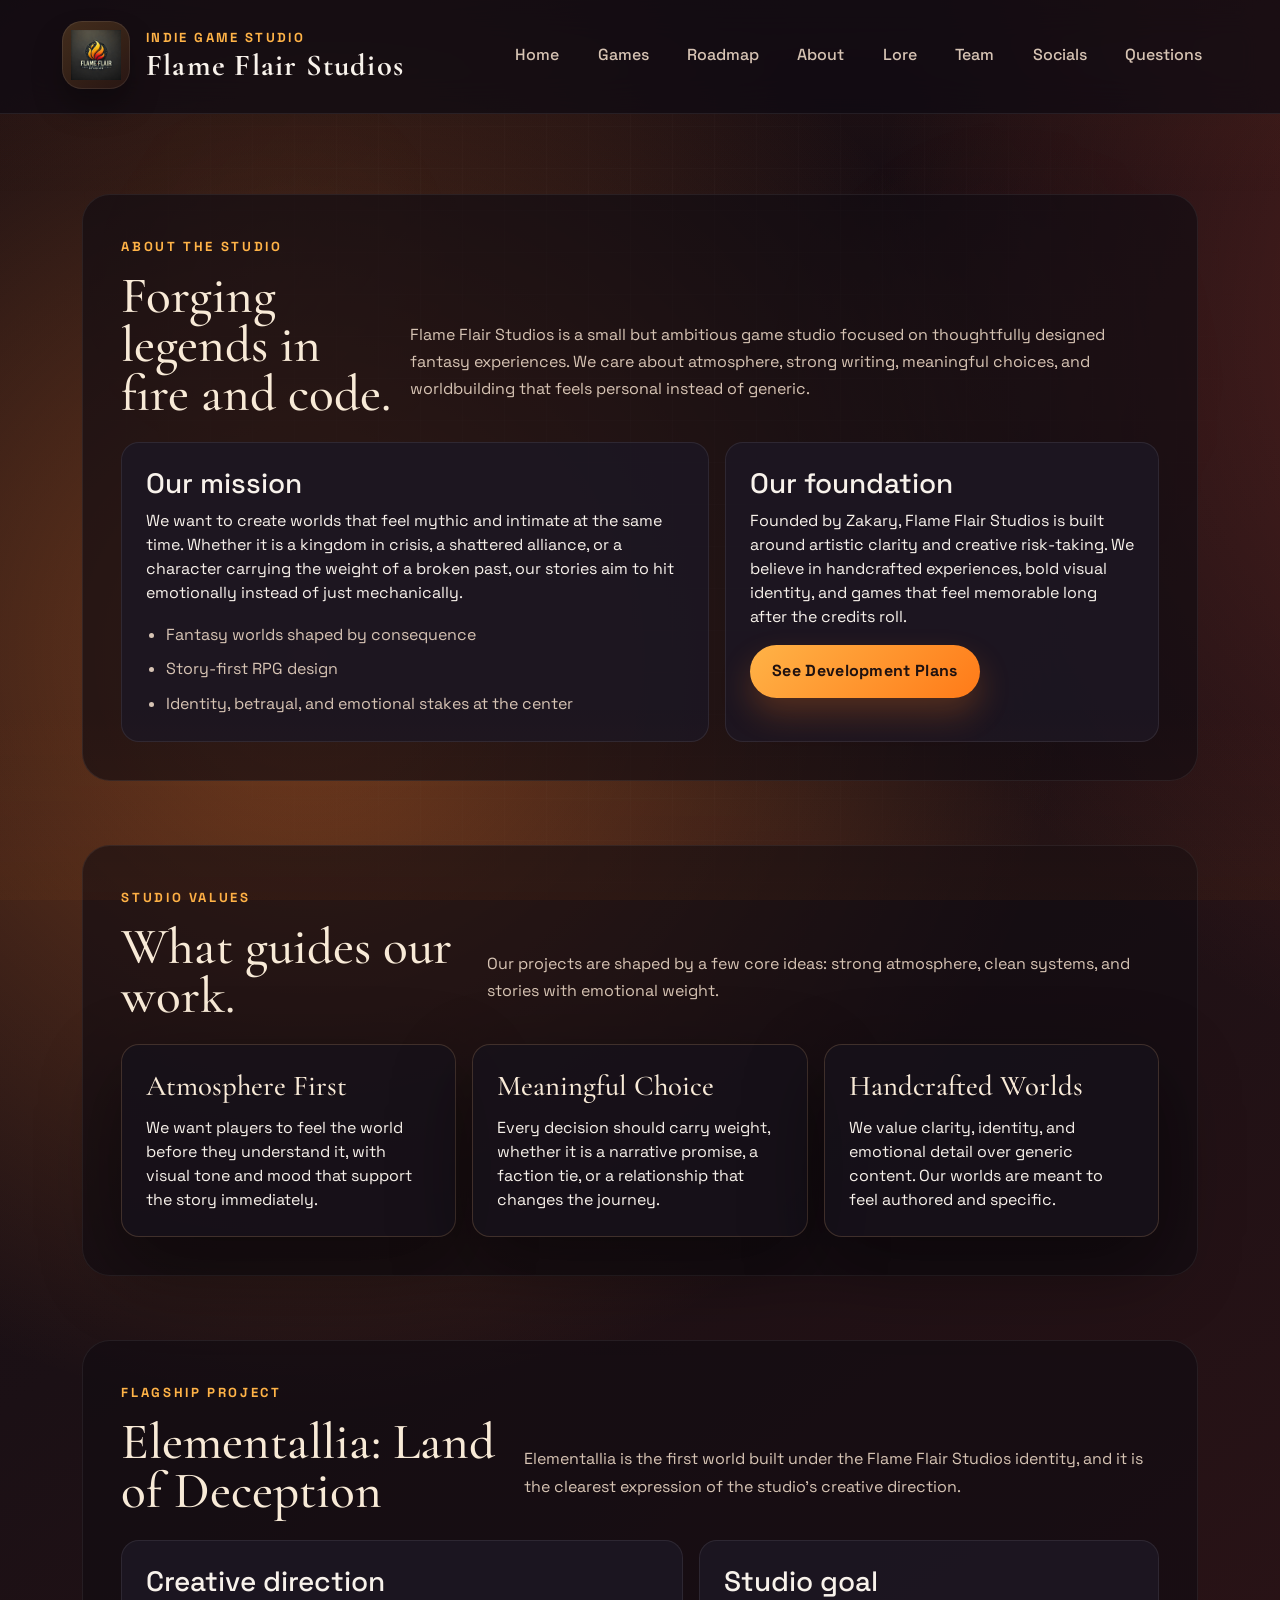
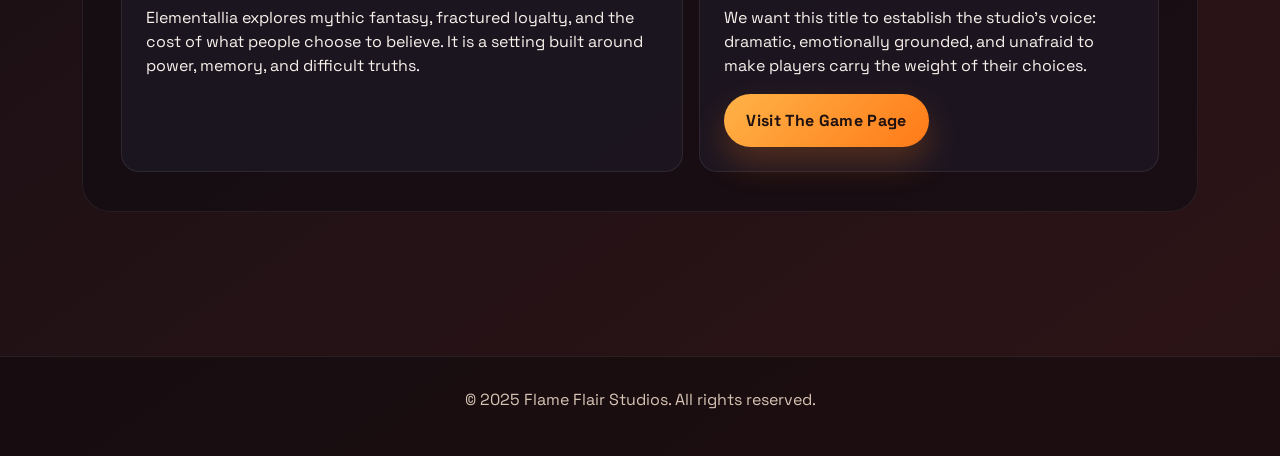
==== commit 3a896366: "changes made" ====
--- a/about.html
+++ b/about.html
@@ -33,7 +33,8 @@
             <li class="nav-item"><a class="nav-link" href="games.html">Games</a></li>
             <li class="nav-item"><a class="nav-link" href="roadmap.html">Roadmap</a></li>
             <li class="nav-item"><a class="nav-link" href="about.html">About</a></li>
-            <li class="nav-item"><a class="nav-link" href="who.html">Who</a></li>
+            <li class="nav-item"><a class="nav-link" href="lore.html">Lore</a></li>
+            <li class="nav-item"><a class="nav-link" href="who.html">Team</a></li>
             <li class="nav-item"><a class="nav-link" href="socials.html">Socials</a></li>
             <li class="nav-item"><a class="nav-link" href="contact.html">Questions</a></li>
           </ul>
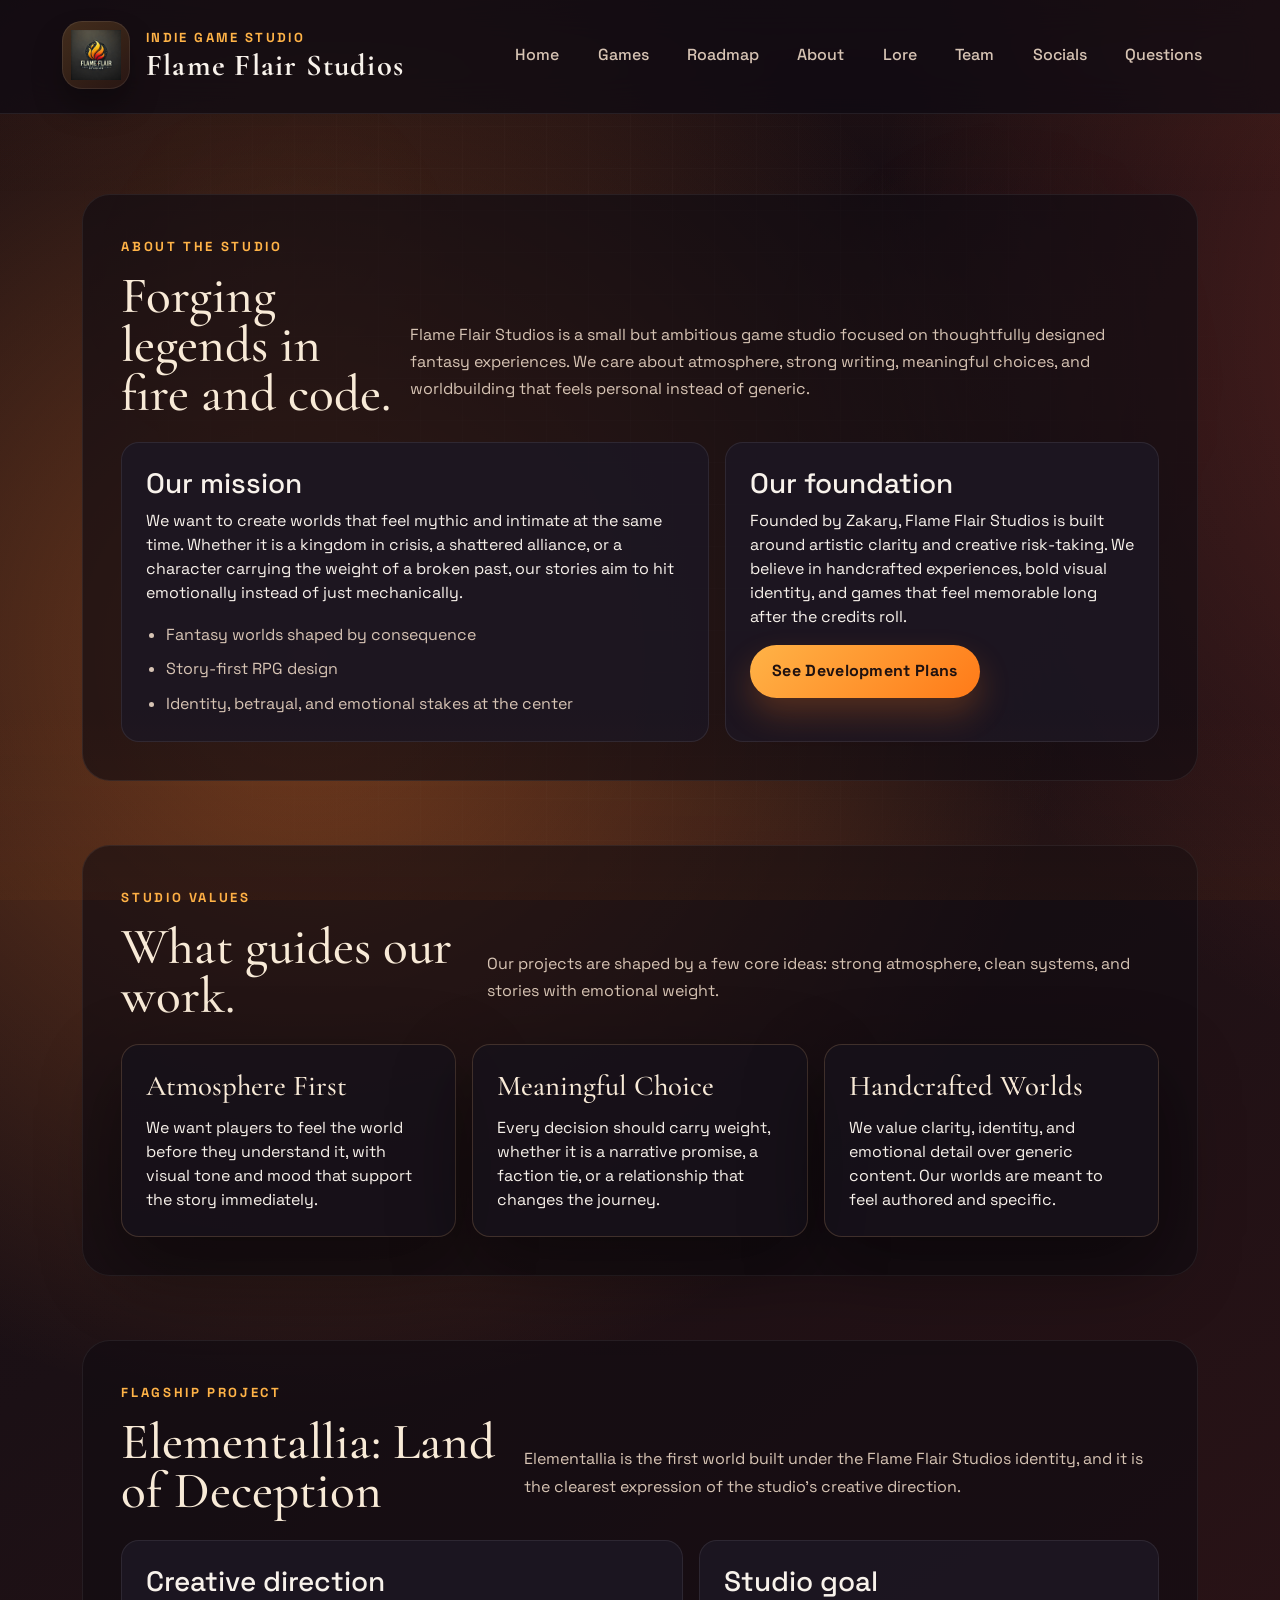
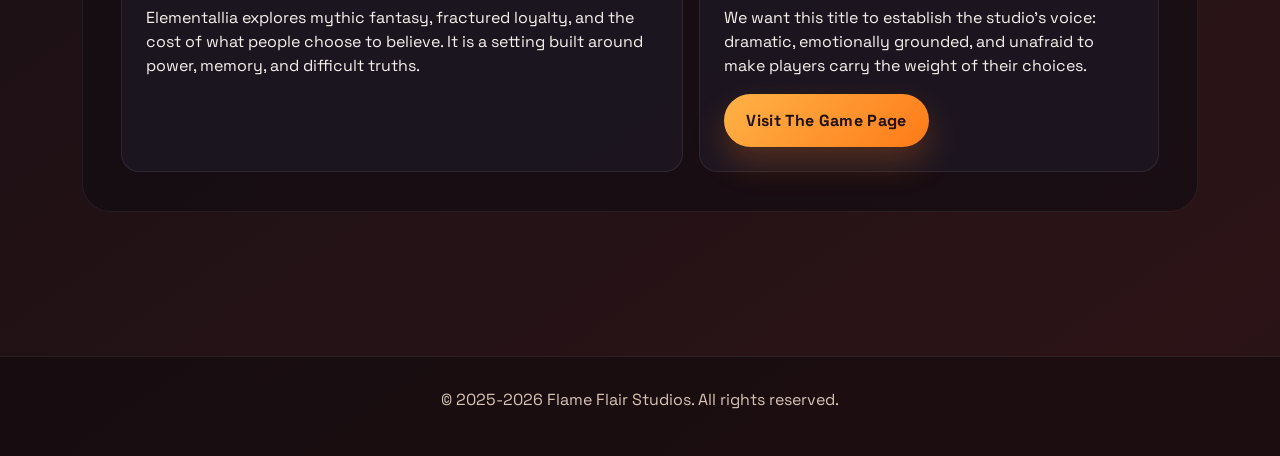
==== commit 0be5a7cb: "changes made to make studio site live" ====
--- a/about.html
+++ b/about.html
@@ -6,6 +6,7 @@
   <title>Flame Flair Studios - About</title>
   <link href="https://cdn.jsdelivr.net/npm/bootstrap@5.1.3/dist/css/bootstrap.min.css" rel="stylesheet">
   <link rel="stylesheet" href="styles.css">
+  <link rel="icon" type="image/png" href="images/logo.png">
     <meta name="description" content="Flame Flair Studios creates emotionally resonant RPGs like Elementallia: Land of Deception, blending modular design with mythic storytelling.">
     <meta name="author" content="Zakary">
 </head>
@@ -119,7 +120,7 @@
   </main>
 
   <footer>
-    <p>&copy; 2025 Flame Flair Studios. All rights reserved.</p>
+    <p>&copy; 2025-2026 Flame Flair Studios. All rights reserved.</p>
   </footer>
 
   <script src="https://cdn.jsdelivr.net/npm/bootstrap@5.1.3/dist/js/bootstrap.bundle.min.js"></script>
--- a/styles.css
+++ b/styles.css
@@ -528,6 +528,27 @@
   background: linear-gradient(180deg, rgba(255, 143, 62, 0.2), rgba(255, 255, 255, 0.06));
 }
 
+.social-name-card {
+  display: grid;
+  gap: 0;
+}
+
+.social-name-block {
+  display: flex;
+  align-items: center;
+  justify-content: center;
+  min-height: 180px;
+  padding: 1.5rem;
+  font-family: "Cormorant Garamond", serif;
+  font-size: clamp(2.2rem, 4vw, 3.4rem);
+  font-weight: 700;
+  letter-spacing: 0.08em;
+  text-transform: uppercase;
+  color: #fff;
+  background: linear-gradient(180deg, rgba(255, 157, 82, 0.28), rgba(255, 255, 255, 0.04));
+  border-bottom: 1px solid rgba(255, 255, 255, 0.08);
+}
+
 .social-copy {
   display: grid;
   gap: 0.75rem;
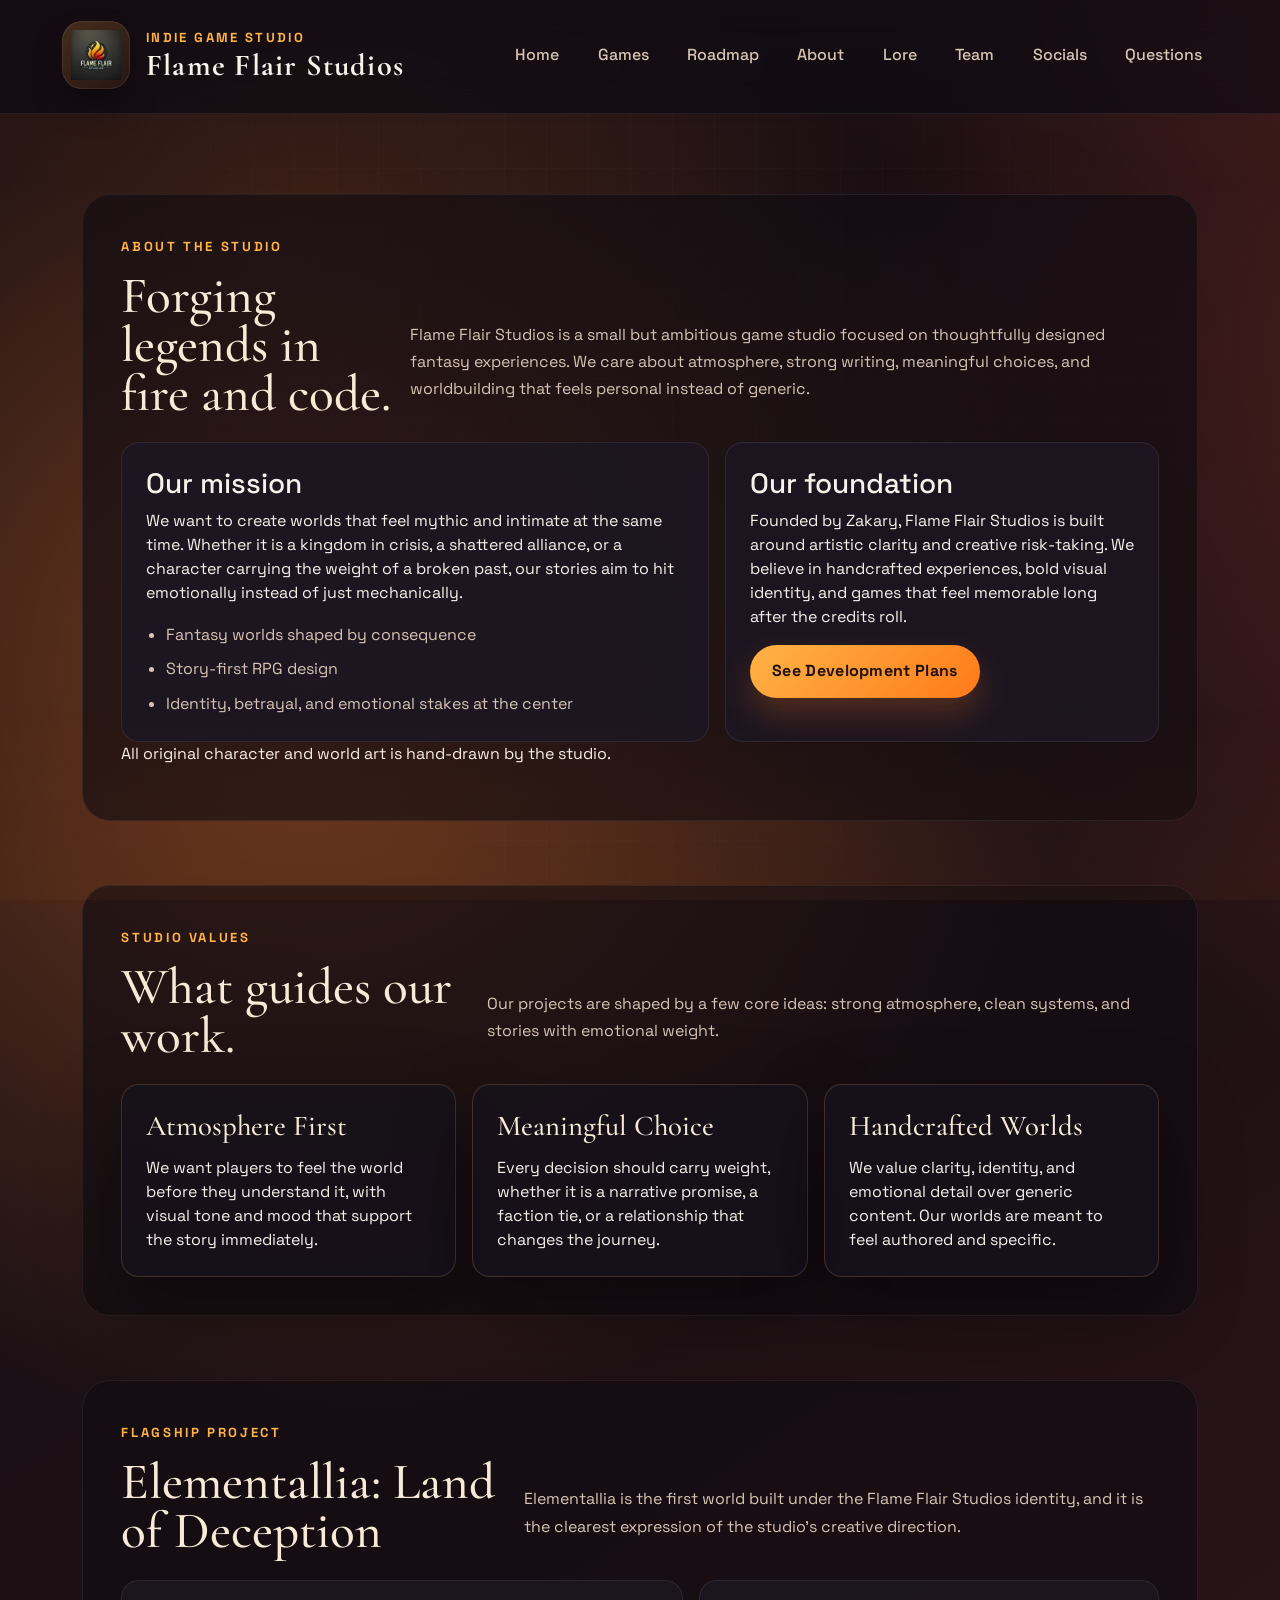
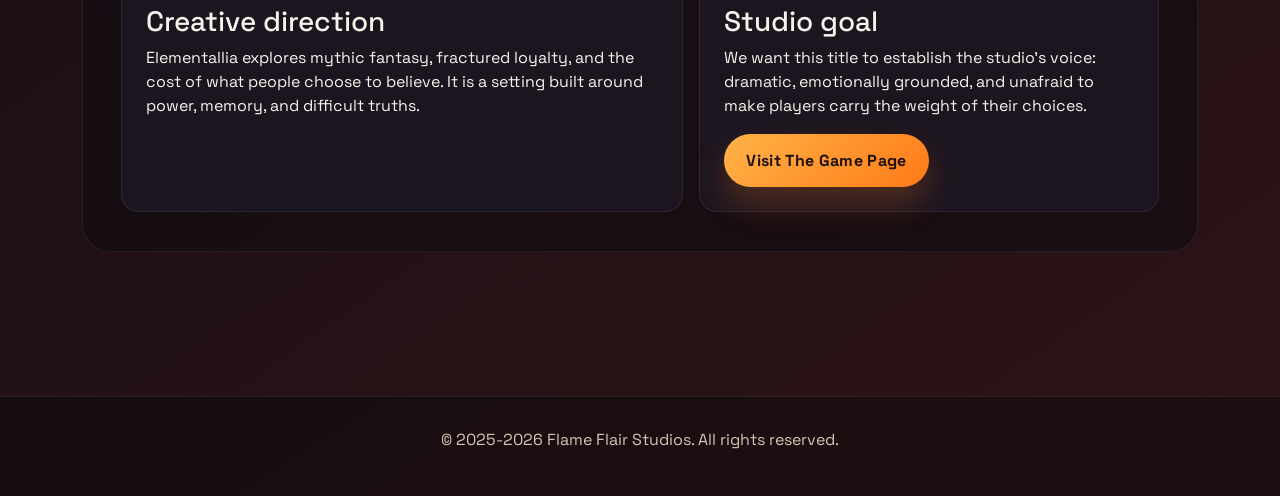
==== commit de20a925: "small changes made" ====
--- a/about.html
+++ b/about.html
@@ -70,6 +70,7 @@
             <a href="roadmap.html" class="btn btn-primary">See Development Plans</a>
           </article>
         </div>
+        <p class="studio-note">All original character and world art is hand-drawn by the studio.</p>
       </section>
 
       <section class="section-shell">
